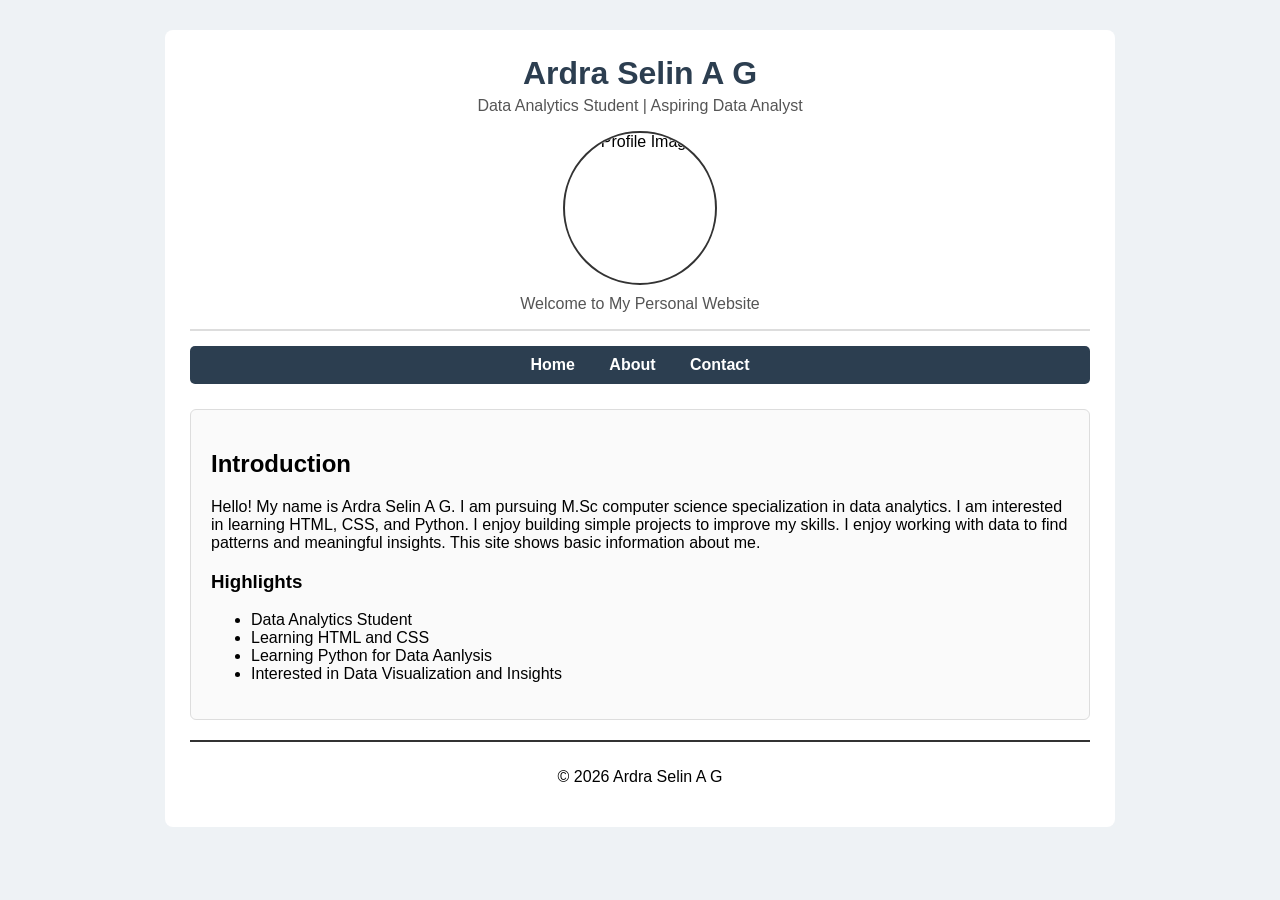
==== index.html @ d23ea4f5 "Add files via upload" ====
<!DOCTYPE html>
<html lang="en">
<head>
    <meta charset="UTF-8">
    <title>My Personal Website</title>
    <link rel="stylesheet" href="style.css">
</head>
<body>

<div class="container">

<header>
    <h1>Ardra Selin A G</h1>
    <p>Data Analytics Student | Aspiring Data Analyst</p>
    <img src="assets/profile.jpg" alt="Profile Image" class="profile-img">
    <p>Welcome to My Personal Website</p>
</header>

    <nav>
        <a href="index.html">Home</a>
        <a href="about.html">About</a>
        <a href="contact.html">Contact</a>
    </nav>

    <section>
        <h2>Introduction</h2>

        <p>
            Hello! My name is Ardra Selin A G.  
            I am pursuing M.Sc computer science specialization in data analytics.    
            I am interested in learning HTML, CSS, and Python.  
            I enjoy building simple projects to improve my skills. 
            I enjoy working with data to find patterns and meaningful insights. 
            This site shows basic information about me.
        </p>

        <h3>Highlights</h3>
        <ul>
            <li>Data Analytics Student </li>
            <li>Learning HTML and CSS</li>
            <li>Learning Python for Data Aanlysis</li>
            <li>Interested in Data Visualization and Insights</li>
        </ul>
    </section>

    <footer>
        <p>© 2026 Ardra Selin A G</p>
    </footer>

</div>

</body>
</html>
---- style.css ----
body {
    background-color: #eef2f5;
    font-family: Arial, sans-serif;
    margin: 0;
    padding: 0;
}

.container {
    max-width: 900px;
    margin: 30px auto;
    background-color: #ffffff;
    padding: 25px;
    border-radius: 8px;
}

header {
    text-align: center;
    border-bottom: 2px solid #ddd;
    padding-bottom: 20px 0;
}

header h1 {
    margin: 0;
    color: #2c3e50;
}

header p {
    margin-top: 5px;
    color: #555;
}

nav {
    background-color: #2c3e50;
    padding: 10px 0;
    text-align: center;
    margin-top: 15px;
    border-radius: 5px;

}

nav a {
    color: #ffffff;
    text-decoration: none;
    margin: 0 15px;
    font-weight: bold;
}    

nav a:hover {
    color: #ffd700;
}

section {
     margin-top: 25px;
    padding: 20px;
    background-color: #fafafa;
    border-radius: 6px;
    border: 1px solid #ddd;
}

footer {
    text-align: center;
    margin-top: 20px;
    padding-top: 10px;
    border-top: 2px solid #333;
}
.profile-img {
    width: 150px;
    height: 150px;
    border-radius: 50%;
    display: block;
    margin: 10px auto;
    border: 2px solid #333;
}
table {
    width: 100%;
    margin-top: 10px;
    border-collapse: collapse;
}

th {
    background-color: #f0f0f0;
}
table {
    width: 100%;
    margin-top: 15px;
    border-collapse: collapse;
}

th {
    background-color: #f2f2f2;
    text-align: left;
}
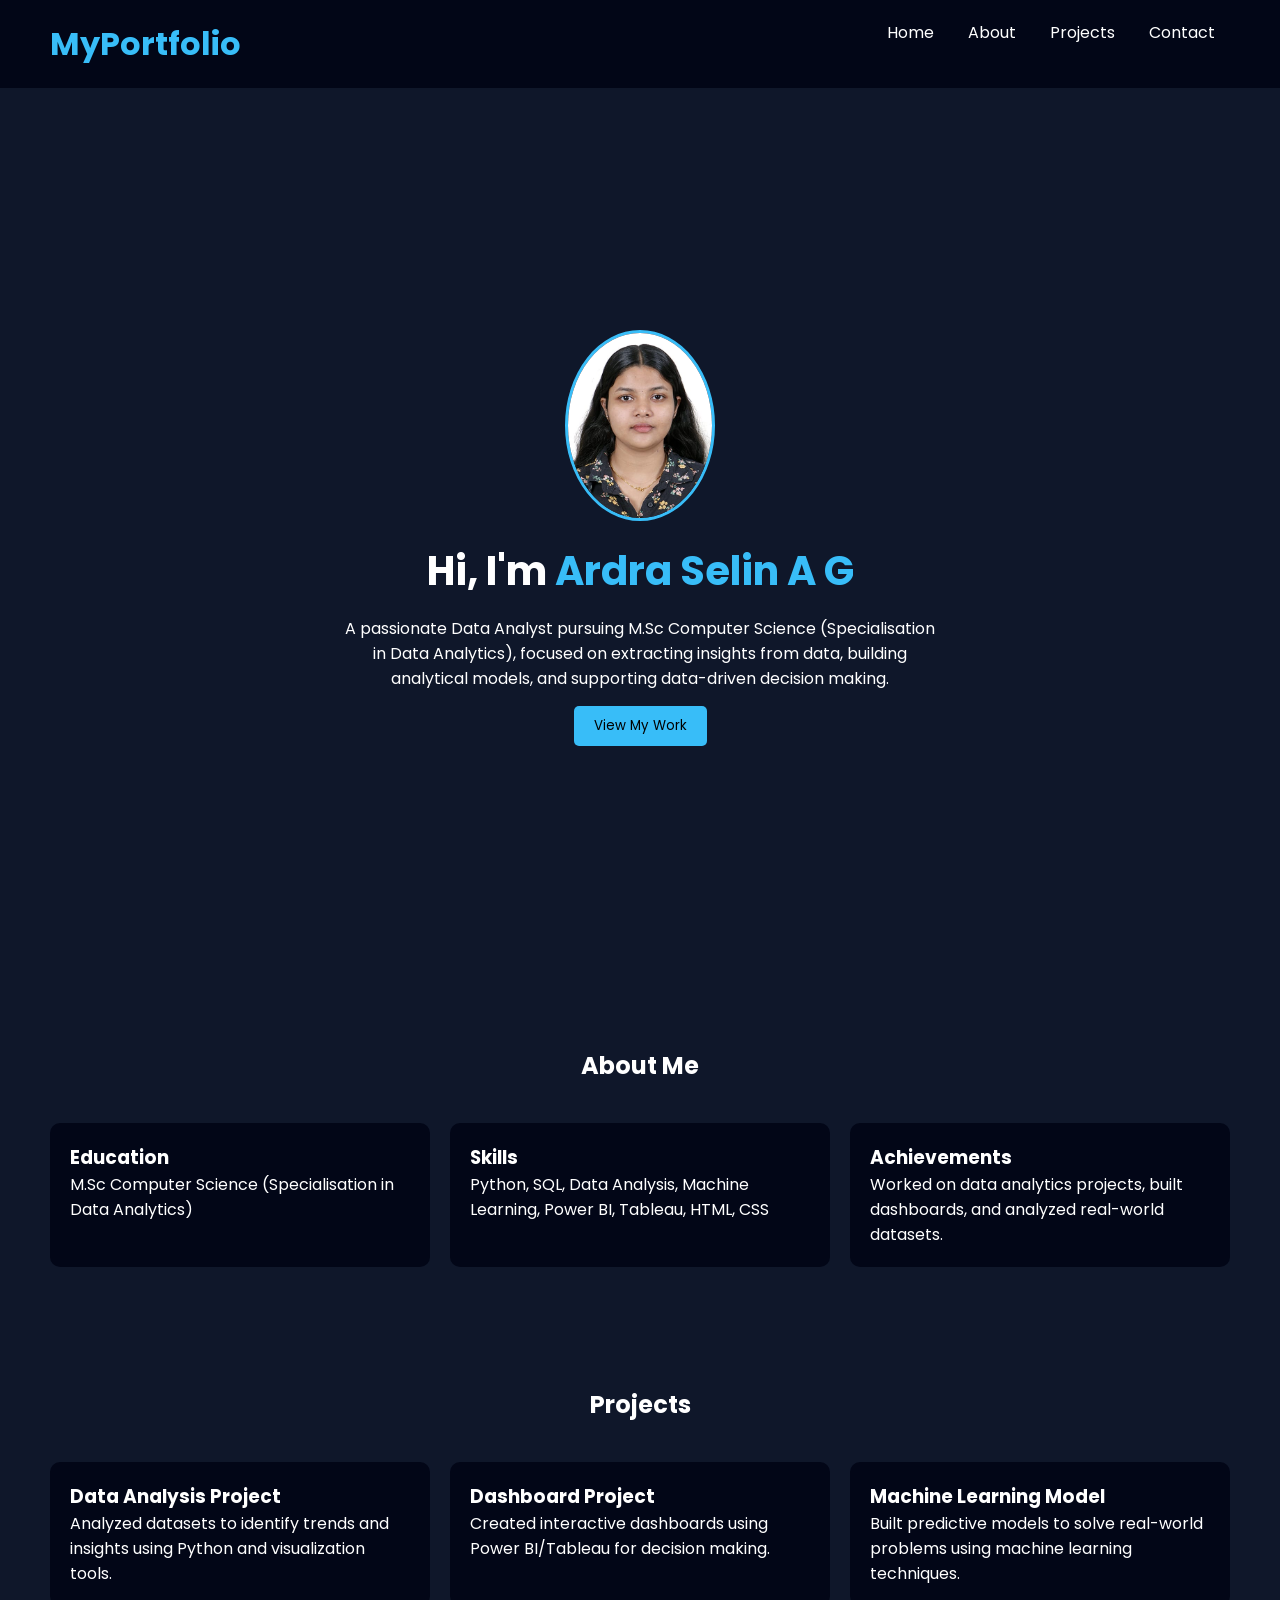
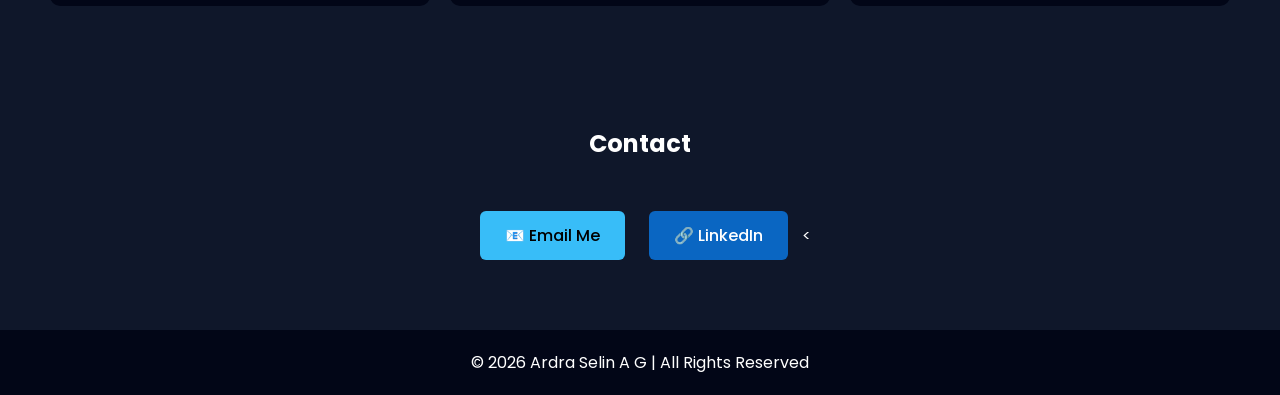
==== commit 4decc02c: "Add files via upload" ====
--- a/index.html
+++ b/index.html
@@ -1,53 +1,211 @@
 <!DOCTYPE html>
 <html lang="en">
 <head>
-    <meta charset="UTF-8">
-    <title>My Personal Website</title>
-    <link rel="stylesheet" href="style.css">
+<meta charset="UTF-8">
+<meta name="viewport" content="width=device-width, initial-scale=1.0">
+<title>Ardra Selin A G | Portfolio</title>
+
+<link href="https://fonts.googleapis.com/css2?family=Poppins:wght@300;400;600&display=swap" rel="stylesheet">
+
+<style>
+*{
+    margin:0;
+    padding:0;
+    box-sizing:border-box;
+    font-family:'Poppins',sans-serif;
+}
+body{
+    background:#0f172a;
+    color:white;
+    scroll-behavior:smooth;
+}
+header{
+    display:flex;
+    justify-content:space-between;
+    padding:20px 50px;
+    background:#020617;
+    position:sticky;
+    top:0;
+}
+header h1{
+    color:#38bdf8;
+}
+nav a{
+    margin:0 15px;
+    text-decoration:none;
+    color:white;
+}
+nav a:hover{
+    color:#38bdf8;
+}
+.hero{
+    height:100vh;
+    display:flex;
+    align-items:center;
+    justify-content:center;
+    flex-direction:column;
+    text-align:center;
+    animation:fadeIn 2s ease-in;
+}
+.hero img{
+    width:150px;
+    border-radius:50%;
+    margin-bottom:20px;
+    border:3px solid #38bdf8;
+}
+.hero h2{
+    font-size:40px;
+}
+.hero span{
+    color:#38bdf8;
+}
+.hero p{
+    margin:15px 0;
+    max-width:600px;
+}
+.btn{
+    padding:10px 20px;
+    background:#38bdf8;
+    border:none;
+    color:black;
+    cursor:pointer;
+    border-radius:5px;
+}
+.section{
+    padding:60px 50px;
+}
+.section h2{
+    text-align:center;
+    margin-bottom:40px;
+}
+.cards{
+    display:grid;
+    grid-template-columns:repeat(auto-fit,minmax(250px,1fr));
+    gap:20px;
+}
+.card{
+    background:#020617;
+    padding:20px;
+    border-radius:10px;
+    transition:0.3s;
+}
+.card:hover{
+    transform:translateY(-10px) scale(1.03);
+}
+footer{
+    text-align:center;
+    padding:20px;
+    background:#020617;
+}
+
+/* Contact buttons */
+.contact-btn{
+    display:inline-block;
+    padding:12px 25px;
+    margin:10px;
+    border-radius:6px;
+    text-decoration:none;
+    font-weight:500;
+}
+
+/* Animations */
+@keyframes fadeIn{
+    from{opacity:0; transform:translateY(20px);} 
+    to{opacity:1; transform:translateY(0);} 
+}
+</style>
 </head>
+
 <body>
 
-<div class="container">
-
 <header>
-    <h1>Ardra Selin A G</h1>
-    <p>Data Analytics Student | Aspiring Data Analyst</p>
-    <img src="assets/profile.jpg" alt="Profile Image" class="profile-img">
-    <p>Welcome to My Personal Website</p>
+<h1>MyPortfolio</h1>
+<nav>
+<a href="#">Home</a>
+<a href="#about">About</a>
+<a href="#projects">Projects</a>
+<a href="#contact">Contact</a>
+</nav>
 </header>
 
-    <nav>
-        <a href="index.html">Home</a>
-        <a href="about.html">About</a>
-        <a href="contact.html">Contact</a>
-    </nav>
-
-    <section>
-        <h2>Introduction</h2>
-
-        <p>
-            Hello! My name is Ardra Selin A G.  
-            I am pursuing M.Sc computer science specialization in data analytics.    
-            I am interested in learning HTML, CSS, and Python.  
-            I enjoy building simple projects to improve my skills. 
-            I enjoy working with data to find patterns and meaningful insights. 
-            This site shows basic information about me.
-        </p>
-
-        <h3>Highlights</h3>
-        <ul>
-            <li>Data Analytics Student </li>
-            <li>Learning HTML and CSS</li>
-            <li>Learning Python for Data Aanlysis</li>
-            <li>Interested in Data Visualization and Insights</li>
-        </ul>
-    </section>
-
-    <footer>
-        <p>© 2026 Ardra Selin A G</p>
-    </footer>
-
-</div>
+<section class="hero">
+<img src="profile.jpg" alt="Profile Photo">
+<h2>Hi, I'm <span>Ardra Selin A G</span></h2>
+<p>
+A passionate Data Analyst pursuing M.Sc Computer Science (Specialisation in Data Analytics), 
+focused on extracting insights from data, building analytical models, and supporting 
+data-driven decision making.
+</p>
+<button class="btn" onclick="document.getElementById('projects').scrollIntoView()">
+View My Work
+</button>
+</section>
+
+<section class="section" id="about">
+<h2>About Me</h2>
+<div class="cards">
+
+<div class="card">
+<h3>Education</h3>
+<p>M.Sc Computer Science (Specialisation in Data Analytics)</p>
+</div>
+
+<div class="card">
+<h3>Skills</h3>
+<p>Python, SQL, Data Analysis, Machine Learning, Power BI, Tableau, HTML, CSS</p>
+</div>
+
+<div class="card">
+<h3>Achievements</h3>
+<p>Worked on data analytics projects, built dashboards, and analyzed real-world datasets.</p>
+</div>
+
+</div>
+</section>
+
+<section class="section" id="projects">
+<h2>Projects</h2>
+<div class="cards">
+
+<div class="card">
+<h3>Data Analysis Project</h3>
+<p>Analyzed datasets to identify trends and insights using Python and visualization tools.</p>
+</div>
+
+<div class="card">
+<h3>Dashboard Project</h3>
+<p>Created interactive dashboards using Power BI/Tableau for decision making.</p>
+</div>
+
+<div class="card">
+<h3>Machine Learning Model</h3>
+<p>Built predictive models to solve real-world problems using machine learning techniques.</p>
+</div>
+
+</div>
+</section>
+
+<section class="section" id="contact">
+<h2>Contact</h2>
+
+<div style="text-align:center; margin-top:20px;">
+
+<a href="mailto:ardraselin22@gmail.com.com" class="contact-btn" style="background:#38bdf8; color:black;">
+📧 Email Me
+</a>
+
+<a href="https://www.linkedin.com/in/ardra-selin-a-g-739674355/" target="_blank" class="contact-btn" style="background:#0a66c2; color:white;">
+🔗 LinkedIn
+</a>
+
+<
+
+</div>
+</section>
+
+<footer>
+<p>© 2026 Ardra Selin A G | All Rights Reserved</p>
+</footer>
 
 </body>
-</html>
+</html>
